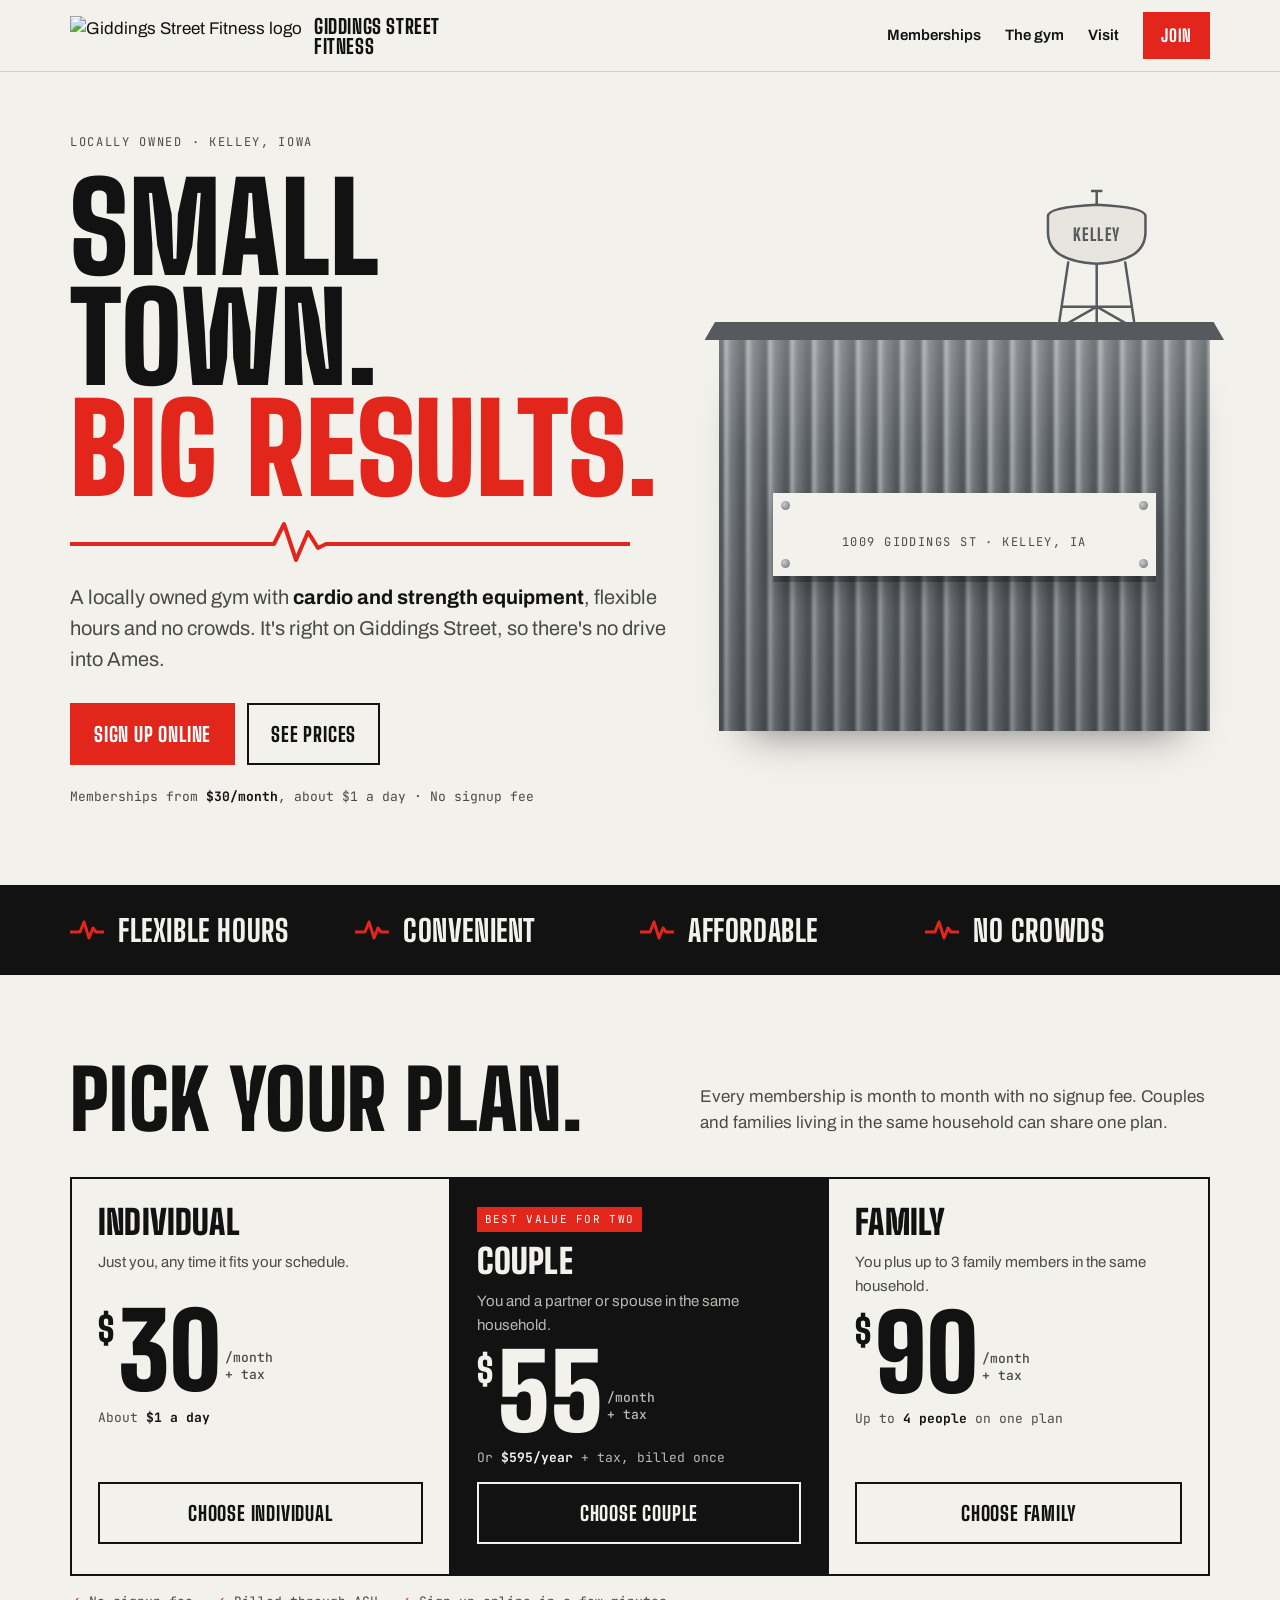
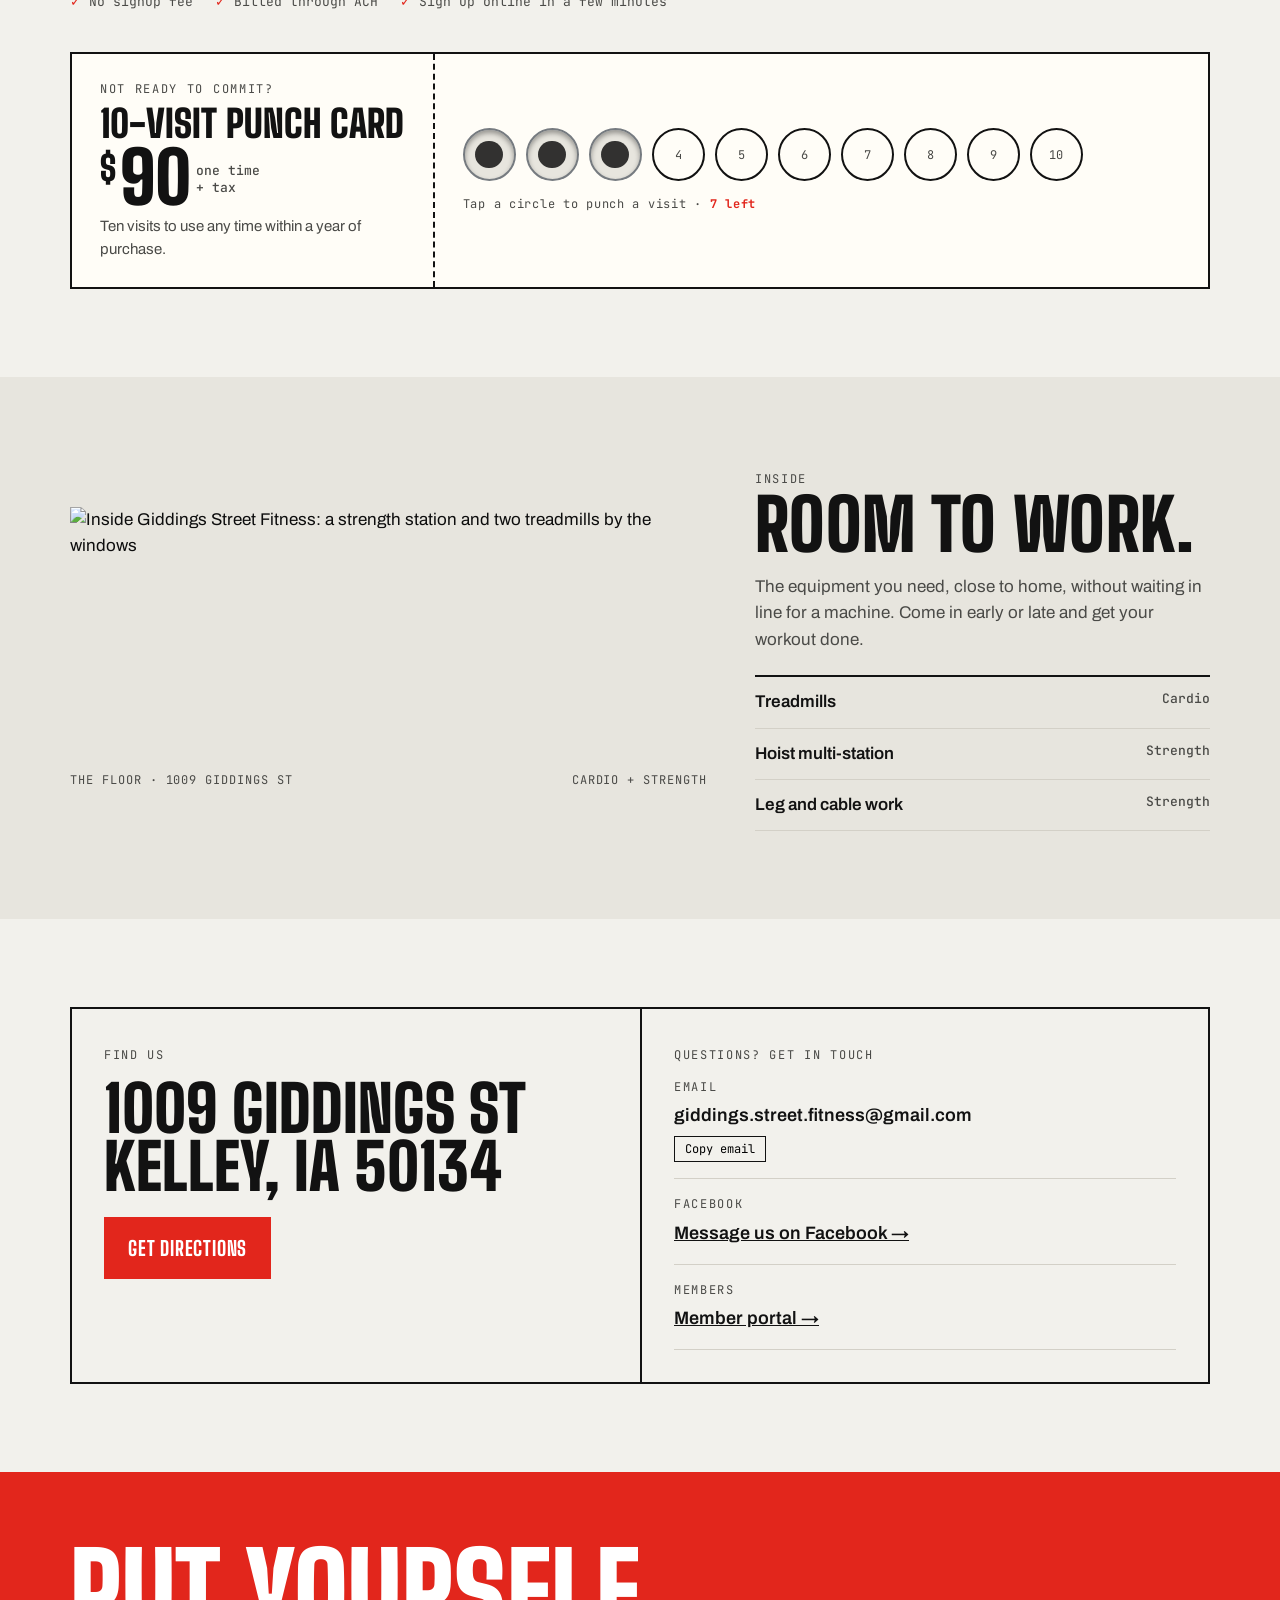
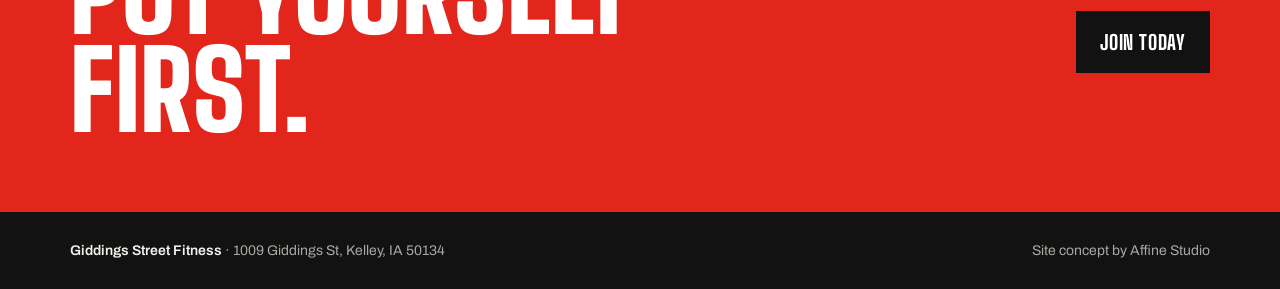
==== index.html @ 0c2b3fe2 "Add files via upload" ====
<!DOCTYPE html>
<html lang="en">
<head>
  <meta charset="utf-8">
  <meta name="viewport" content="width=device-width, initial-scale=1, viewport-fit=cover">
  <title>Giddings Street Fitness | Gym in Kelley, Iowa</title>
  <meta name="description" content="Locally owned gym in Kelley, Iowa with cardio and strength equipment, flexible hours and no crowds. Memberships from $30/month, no signup fee.">
  <meta property="og:title" content="Giddings Street Fitness">
  <meta property="og:description" content="Small town. Big results. Memberships from $30/month in Kelley, Iowa.">
  <meta property="og:image" content="images/gym-floor.jpg">
  <link rel="icon" type="image/png" href="images/logo.png">
  <link rel="preconnect" href="https://fonts.googleapis.com">
  <link rel="preconnect" href="https://fonts.gstatic.com" crossorigin>
  <link rel="stylesheet" href="https://fonts.googleapis.com/css2?family=Big+Shoulders+Display:wght@700;800;900&family=Archivo:wght@400;500;600;700&family=JetBrains+Mono:wght@500&display=swap">
  <link rel="stylesheet" href="styles.css">
</head>
<body>
<header class="top">
  <div class="wrap">
    <a class="brand" href="#top"><img src="images/logo.png" alt="Giddings Street Fitness logo"><b>Giddings Street<br>Fitness</b></a>
    <nav>
      <a class="l" href="#plans">Memberships</a>
      <a class="l" href="#inside">The gym</a>
      <a class="l" href="#visit">Visit</a>
      <a class="btn red" href="https://giddingsstreetfitness.gymmasteronline.com/portal/login" target="_blank" rel="noopener">Join</a>
    </nav>
  </div>
</header>

<main id="top">
  <div class="hero">
    <div class="wrap">
      <div class="hero-copy">
        <span class="label">Locally owned · Kelley, Iowa</span>
        <h1>Small town.<br><span class="r">Big results.</span></h1>
        <svg class="beat" viewBox="0 0 560 46" preserveAspectRatio="none" aria-hidden="true"><path d="M0 26 H190 L204 26 L214 6 L226 42 L238 14 L248 30 L256 26 H560"/></svg>
        <p class="lead">A locally owned gym with <strong>cardio and strength equipment</strong>, flexible hours and no crowds. It's right on Giddings Street, so there's no drive into Ames.</p>
        <div class="ctas">
          <a class="btn red" href="https://giddingsstreetfitness.gymmasteronline.com/portal/login" target="_blank" rel="noopener">Sign up online</a>
          <a class="btn ghost" href="#plans">See prices</a>
        </div>
        <p class="fromprice">Memberships from <b>$30/month</b>, about $1 a day · No signup fee</p>
      </div>

      <div class="building" aria-hidden="true">
        <svg class="tower" viewBox="0 0 130 150">
          <path d="M40 70 L28 150 M90 70 L102 150 M65 70 V150 M33 110 H97 M30 130 L65 110 L100 130"/>
          <path class="tank" d="M22 44 Q22 70 65 72 Q108 70 108 44 V30 Q108 22 65 20 Q22 22 22 30 Z"/>
          <path d="M65 20 V8 M60 8 H70"/>
          <text x="65" y="52" text-anchor="middle">KELLEY</text>
        </svg>
        <div class="wall">
          <div class="plate">
            <i class="bolt a"></i><i class="bolt b"></i><i class="bolt c"></i><i class="bolt d"></i>
            <img src="images/logo.png" alt="">
            <div class="addr">1009 GIDDINGS ST · KELLEY, IA</div>
          </div>
        </div>
      </div>
    </div>
  </div>

  <div class="strip">
    <div class="wrap">
      <ul>
        <li><svg viewBox="0 0 34 20"><path d="M0 12 H10 L14 2 L19 18 L23 8 L26 12 H34"/></svg>Flexible hours</li>
        <li><svg viewBox="0 0 34 20"><path d="M0 12 H10 L14 2 L19 18 L23 8 L26 12 H34"/></svg>Convenient</li>
        <li><svg viewBox="0 0 34 20"><path d="M0 12 H10 L14 2 L19 18 L23 8 L26 12 H34"/></svg>Affordable</li>
        <li><svg viewBox="0 0 34 20"><path d="M0 12 H10 L14 2 L19 18 L23 8 L26 12 H34"/></svg>No crowds</li>
      </ul>
    </div>
  </div>

  <section id="plans">
    <div class="wrap">
      <div class="sec-head">
        <h2>Pick your plan.</h2>
        <p>Every membership is month to month with no signup fee. Couples and families living in the same household can share one plan.</p>
      </div>

      <div class="plans">
        <article class="plan">
          <h3>Individual</h3>
          <div class="who">Just you, any time it fits your schedule.</div>
          <div class="price"><span class="d">$</span><span class="n">30</span><span class="per">/month<br>+ tax</span></div>
          <div class="alt">About <b>$1 a day</b></div>
          <a class="btn ghost" href="https://giddingsstreetfitness.gymmasteronline.com/portal/login" target="_blank" rel="noopener">Choose Individual</a>
        </article>
        <article class="plan pick">
          <span class="tag">Best value for two</span>
          <h3>Couple</h3>
          <div class="who">You and a partner or spouse in the same household.</div>
          <div class="price"><span class="d">$</span><span class="n">55</span><span class="per">/month<br>+ tax</span></div>
          <div class="alt">Or <b>$595/year</b> + tax, billed once</div>
          <a class="btn ghost" href="https://giddingsstreetfitness.gymmasteronline.com/portal/login" target="_blank" rel="noopener">Choose Couple</a>
        </article>
        <article class="plan">
          <h3>Family</h3>
          <div class="who">You plus up to 3 family members in the same household.</div>
          <div class="price"><span class="d">$</span><span class="n">90</span><span class="per">/month<br>+ tax</span></div>
          <div class="alt">Up to <b>4 people</b> on one plan</div>
          <a class="btn ghost" href="https://giddingsstreetfitness.gymmasteronline.com/portal/login" target="_blank" rel="noopener">Choose Family</a>
        </article>
      </div>
      <div class="fine"><span>No signup fee</span><span>Billed through ACH</span><span>Sign up online in a few minutes</span></div>

      <div class="punch" id="punch">
        <div class="stub">
          <span class="label">Not ready to commit?</span>
          <h3>10-Visit Punch Card</h3>
          <div class="price"><span class="d">$</span><span class="n">90</span><span class="per">one time<br>+ tax</span></div>
          <p>Ten visits to use any time within a year of purchase.</p>
        </div>
        <div class="holes">
          <div class="holes-grid" id="holes" aria-label="Punch card visits"></div>
          <div class="hint" id="hint">Tap a circle to punch a visit · <b>10 left</b></div>
        </div>
      </div>
    </div>
  </section>

  <section class="inside" id="inside">
    <div class="wrap grid">
      <figure class="photo" style="margin:0">
        <img src="images/gym-floor.jpg" alt="Inside Giddings Street Fitness: a strength station and two treadmills by the windows">
        <figcaption><span>THE FLOOR · 1009 GIDDINGS ST</span><span>CARDIO + STRENGTH</span></figcaption>
      </figure>
      <div class="inside-copy">
        <span class="label">Inside</span>
        <h2>Room to work.</h2>
        <p>The equipment you need, close to home, without waiting in line for a machine. Come in early or late and get your workout done.</p>
        <ul class="equip">
          <li>Treadmills <span>Cardio</span></li>
          <li>Hoist multi-station <span>Strength</span></li>
          <li>Leg and cable work <span>Strength</span></li>
        </ul>
      </div>
    </div>
  </section>

  <section class="visit" id="visit">
    <div class="wrap">
      <div class="grid">
        <div class="cell">
          <span class="label">Find us</span>
          <div class="addr-big">1009 Giddings St<br>Kelley, IA 50134</div>
          <a class="btn red" href="https://www.google.com/maps/search/?api=1&amp;query=1009+Giddings+Street+Kelley+IA+50134" target="_blank" rel="noopener">Get directions</a>
        </div>
        <div class="cell">
          <span class="label">Questions? Get in touch</span>
          <div class="contact-row">
            <span class="label">Email</span>
            <span class="v" id="email">giddings.street.fitness@gmail.com</span>
            <button class="copy" id="copyEmail" type="button">Copy email</button>
          </div>
          <div class="contact-row">
            <span class="label">Facebook</span>
            <a class="v" href="https://www.facebook.com/share/1KT72853Cd/" target="_blank" rel="noopener">Message us on Facebook →</a>
          </div>
          <div class="contact-row">
            <span class="label">Members</span>
            <a class="v" href="https://giddingsstreetfitness.gymmasteronline.com/portal/login" target="_blank" rel="noopener">Member portal →</a>
          </div>
        </div>
      </div>
    </div>
  </section>

  <div class="closer">
    <div class="wrap">
      <h2>Put yourself<br>first.</h2>
      <a class="btn" href="https://giddingsstreetfitness.gymmasteronline.com/portal/login" target="_blank" rel="noopener">Join today</a>
    </div>
  </div>
</main>

<footer>
  <div class="wrap">
    <span><b>Giddings Street Fitness</b> · 1009 Giddings St, Kelley, IA 50134</span>
    <span>Site concept by Affine Studio</span>
  </div>
</footer>

<div class="joinbar">
  <span><b>From $30/mo</b>No signup fee</span>
  <a class="btn red" href="https://giddingsstreetfitness.gymmasteronline.com/portal/login" target="_blank" rel="noopener">Sign up</a>
</div>

<script src="script.js"></script>
</body>
</html>
---- styles.css ----
html{-webkit-text-size-adjust:100%}
:root{padding-top:env(safe-area-inset-top,0px)}
/* Layout: a metal-building gym in a small Iowa town. Corrugated steel + a bolted sign plate up top, the logo's red heartbeat line as the one recurring accent, and a real punch card you can punch. */
:root{
  color-scheme: light;
  --paper:#f2f1ec;      /* the logo's off-white plate */
  --paper-2:#e7e5de;
  --ink:#121212;
  --ink-2:#4a4a47;
  --steel:#767b80;      /* galvanized siding */
  --steel-dk:#565a5e;
  --steel-lt:#a3a8ac;
  --red:#e2261c;        /* heartbeat red from the logo */
  --red-dk:#b81b13;
  --line:#d3d0c7;
  --f-display:"Big Shoulders Display","Arial Narrow",Impact,sans-serif;
  --f-body:"Archivo",system-ui,-apple-system,"Segoe UI",sans-serif;
  --f-mono:"JetBrains Mono",ui-monospace,Menlo,monospace;
}
*{box-sizing:border-box}
html{scroll-behavior:smooth}
body{margin:0;background:var(--paper);color:var(--ink);font-family:var(--f-body);font-size:17px;line-height:1.55;-webkit-font-smoothing:antialiased}
.wrap{max-width:1180px;margin:0 auto;padding-left:max(20px, env(safe-area-inset-left, 0px));padding-right:max(20px, env(safe-area-inset-right, 0px))}
h1,h2,h3{font-family:var(--f-display);font-weight:900;text-transform:uppercase;line-height:.9;letter-spacing:.005em;margin:0;text-wrap:balance}
.label{font-family:var(--f-mono);font-size:12px;letter-spacing:.14em;text-transform:uppercase;color:var(--ink-2)}
a{color:inherit}
.btn{display:inline-flex;align-items:center;gap:10px;font-family:var(--f-display);font-weight:800;font-size:20px;letter-spacing:.04em;text-transform:uppercase;text-decoration:none;padding:14px 22px 13px;border:2px solid var(--ink);transition:transform .12s, box-shadow .12s}
.btn:hover{transform:translate(-2px,-2px);box-shadow:4px 4px 0 var(--ink)}
.btn:focus-visible{outline:3px solid var(--red);outline-offset:3px}
.btn.red{background:var(--red);border-color:var(--red);color:#fff}
.btn.red:hover{box-shadow:4px 4px 0 var(--ink)}
.btn.ghost{background:transparent;color:var(--ink)}

/* ---------- top bar ---------- */
.top{border-bottom:1px solid var(--line);background:var(--paper)}
.top .wrap{display:flex;align-items:center;justify-content:space-between;gap:16px;padding-block:12px}
.brand{display:flex;align-items:center;gap:12px;text-decoration:none}
.brand img{height:40px;width:auto}
.brand b{font-family:var(--f-display);font-weight:800;font-size:20px;text-transform:uppercase;letter-spacing:.03em;line-height:1}
.top nav{display:flex;align-items:center;gap:24px}
.top nav a.l{font-weight:600;font-size:15px;text-decoration:none}
.top nav a.l:hover{color:var(--red)}
.top .btn{font-size:17px;padding:9px 16px 8px}

/* ---------- hero ---------- */
.hero .wrap{display:grid;grid-template-columns:1.1fr .9fr;gap:48px;align-items:center;padding-block:56px 64px}
.hero-copy{min-width:0}
.hero h1{font-size:clamp(64px,9.6vw,132px);margin-top:18px}
.hero h1 .r{color:var(--red)}
.beat{display:block;width:100%;max-width:560px;height:46px;margin:14px 0 18px}
.beat path{fill:none;stroke:var(--red);stroke-width:4;stroke-linejoin:round;stroke-linecap:round;stroke-dasharray:900;stroke-dashoffset:0;animation:draw 1.6s .2s ease-out both}
@keyframes draw{from{stroke-dashoffset:900}to{stroke-dashoffset:0}}
.hero p.lead{font-size:20px;max-width:30em;margin:0 0 28px;color:var(--ink-2)}
.hero p.lead strong{color:var(--ink)}
.ctas{display:flex;flex-wrap:wrap;gap:12px}
.fromprice{margin-top:22px;font-family:var(--f-mono);font-size:13px;color:var(--ink-2)}
.fromprice b{color:var(--ink)}

/* the building: corrugated steel wall with the sign bolted on */
.building{position:relative;min-width:0;padding-top:120px;isolation:isolate}
.wall{position:relative;aspect-ratio:5/4;max-width:100%;
  background:
    linear-gradient(180deg,rgba(255,255,255,.18),transparent 30%,rgba(0,0,0,.18)),
    repeating-linear-gradient(90deg,var(--steel-dk) 0 3px,var(--steel-lt) 7px,var(--steel) 12px,var(--steel-dk) 22px);
  box-shadow:0 30px 40px -30px rgba(0,0,0,.5);
  display:flex;align-items:center;justify-content:center}
.wall::before{content:"";position:absolute;left:-14px;right:-14px;top:-16px;height:18px;background:var(--steel-dk);clip-path:polygon(2% 0,98% 0,100% 100%,0 100%)}
.plate{position:relative;background:var(--paper);width:78%;padding:6% 7% 5%;box-shadow:0 6px 0 rgba(0,0,0,.25),0 14px 24px rgba(0,0,0,.25);text-align:center}
.plate img{width:100%;height:auto;display:block}
.plate .addr{font-family:var(--f-mono);font-size:clamp(10px,1.2vw,12px);letter-spacing:.12em;color:var(--ink-2);margin-top:10px}
.bolt{position:absolute;width:9px;height:9px;border-radius:50%;background:radial-gradient(circle at 35% 35%,#c9ccce,#6a6e72)}
.bolt.a{top:8px;left:8px}.bolt.b{top:8px;right:8px}.bolt.c{bottom:8px;left:8px}.bolt.d{bottom:8px;right:8px}
.tower{position:absolute;right:8%;top:-36px;width:30%;max-width:170px;height:auto;z-index:0}
.wall{z-index:1}
.tower *{stroke:var(--steel-dk);fill:none;stroke-width:2.2}
.tower .tank{fill:var(--paper-2)}
.tower text{fill:var(--steel-dk);stroke:none;font-family:var(--f-display);font-weight:800;font-size:15px;letter-spacing:.08em}

/* ---------- promise strip ---------- */
.strip{background:var(--ink);color:var(--paper)}
.strip ul{list-style:none;margin:0;padding:0;display:grid;grid-template-columns:repeat(4,1fr)}
.strip li{display:flex;align-items:center;gap:14px;padding:22px 0;font-family:var(--f-display);font-weight:800;font-size:clamp(22px,2.4vw,30px);text-transform:uppercase;letter-spacing:.02em;white-space:nowrap}
.strip li{min-width:0}
.strip li svg{flex:none;width:34px;height:20px}
.strip li svg path{fill:none;stroke:var(--red);stroke-width:3;stroke-linejoin:round}

/* ---------- sections ---------- */
section{padding-block:88px}
.sec-head{display:flex;flex-wrap:wrap;align-items:end;justify-content:space-between;gap:16px 40px;margin-bottom:40px}
.sec-head h2{font-size:clamp(46px,6.4vw,84px)}
.sec-head p{max-width:30em;margin:0;color:var(--ink-2)}

/* plans */
.plans{display:grid;grid-template-columns:repeat(3,1fr);gap:0;border:2px solid var(--ink)}
.plan{padding:28px 26px 30px;border-right:2px solid var(--ink);display:flex;flex-direction:column;gap:14px;min-width:0;background:var(--paper)}
.plan:last-child{border-right:0}
.plan h3{font-size:34px}
.plan .who{color:var(--ink-2);font-size:15px;min-height:3em}
.price{display:flex;align-items:flex-start;gap:4px;font-family:var(--f-display);font-weight:900;line-height:.8}
.price .d{font-size:34px;margin-top:6px}
.price .n{font-size:104px;font-variant-numeric:tabular-nums;letter-spacing:-.01em}
.price .per{align-self:flex-end;font-family:var(--f-mono);font-weight:500;font-size:13px;line-height:1.3;margin-bottom:10px;color:var(--ink-2)}
.plan .alt{font-family:var(--f-mono);font-size:13px;color:var(--ink-2)}
.plan .alt b{color:var(--ink)}
.plan.pick{background:var(--ink);color:var(--paper)}
.plan.pick .who,.plan.pick .per,.plan.pick .alt{color:#b9b8b2}
.plan.pick .alt b{color:var(--paper)}
.tag{align-self:flex-start;font-family:var(--f-mono);font-size:11px;letter-spacing:.12em;text-transform:uppercase;background:var(--red);color:#fff;padding:4px 8px}
.plan .btn{margin-top:auto;justify-content:center}
.plan.pick .btn.ghost{color:var(--paper);border-color:var(--paper)}
.plan.pick .btn.ghost:hover{box-shadow:4px 4px 0 var(--red)}
.fine{margin-top:16px;font-family:var(--f-mono);font-size:13px;color:var(--ink-2);display:flex;flex-wrap:wrap;gap:6px 22px}
.fine span::before{content:"✓ ";color:var(--red)}

/* punch card */
.punch{margin-top:40px;display:grid;grid-template-columns:auto 1fr;gap:0;background:#fffdf7;border:2px solid var(--ink);position:relative}
.punch .stub{padding:26px 28px;border-right:2px dashed var(--ink);display:flex;flex-direction:column;justify-content:center;gap:8px;min-width:0}
.punch .stub h3{font-size:38px}
.punch .stub .price .n{font-size:72px}
.punch .stub p{margin:0;font-size:15px;color:var(--ink-2);max-width:20em}
.punch .holes{padding:26px 28px;display:flex;flex-direction:column;justify-content:center;gap:14px;min-width:0}
.holes-grid{display:grid;grid-template-columns:repeat(10,1fr);gap:10px;max-width:620px}
.hole{aspect-ratio:1;max-width:100%;border-radius:50%;border:2px solid var(--ink);background:transparent;cursor:pointer;position:relative;font-family:var(--f-mono);font-size:12px;color:var(--ink-2);padding:0;display:grid;place-items:center;transition:transform .1s}
.hole:hover{transform:scale(1.06)}
.hole:focus-visible{outline:3px solid var(--red);outline-offset:2px}
.hole.punched{background:var(--paper-2);border-color:var(--steel);color:transparent;box-shadow:inset 0 3px 5px rgba(0,0,0,.35)}
.hole.punched::after{content:"";position:absolute;inset:22%;border-radius:50%;background:var(--ink);opacity:.85}
.punch .hint{font-family:var(--f-mono);font-size:12px;color:var(--ink-2);letter-spacing:.06em}
.punch .hint b{color:var(--red)}

/* inside */
.inside{background:var(--paper-2)}
.inside .grid{display:grid;grid-template-columns:1.4fr 1fr;gap:48px;align-items:center}
.photo{position:relative;min-width:0}
.photo img{display:block;width:100%;height:auto;aspect-ratio:3/1.2;object-fit:cover;max-width:100%;filter:contrast(1.05) saturate(.9)}
.photo figcaption{font-family:var(--f-mono);font-size:12px;letter-spacing:.08em;color:var(--ink-2);margin-top:10px;display:flex;justify-content:space-between;gap:12px;flex-wrap:wrap}
.inside-copy{min-width:0}
.inside-copy h2{font-size:clamp(44px,5.6vw,72px);margin-bottom:18px}
.inside-copy p{margin:0 0 22px;color:var(--ink-2)}
.equip{list-style:none;margin:0;padding:0;border-top:2px solid var(--ink)}
.equip li{display:flex;justify-content:space-between;gap:16px;padding:12px 0;border-bottom:1px solid var(--line);font-weight:600}
.equip li span{font-family:var(--f-mono);font-weight:500;font-size:13px;color:var(--ink-2)}

/* visit */
.visit .grid{display:grid;grid-template-columns:1fr 1fr;gap:0;border:2px solid var(--ink)}
.visit .cell{padding:32px;min-width:0}
.visit .cell+.cell{border-left:2px solid var(--ink)}
.addr-big{font-family:var(--f-display);font-weight:900;font-size:clamp(40px,5vw,64px);text-transform:uppercase;line-height:.92;margin:12px 0 20px}
.contact-row{display:flex;flex-direction:column;gap:6px;padding:16px 0;border-bottom:1px solid var(--line)}
.contact-row:first-of-type{padding-top:10px}
.contact-row .v{font-weight:600;font-size:18px;word-break:break-word}
.copy{font-family:var(--f-mono);font-size:12px;background:none;border:1px solid var(--ink);padding:4px 10px;cursor:pointer;align-self:flex-start}
.copy:focus-visible{outline:3px solid var(--red)}

/* closer */
.closer{background:var(--red);color:#fff;padding-block:72px}
.closer .wrap{display:flex;flex-wrap:wrap;align-items:center;justify-content:space-between;gap:28px}
.closer h2{font-size:clamp(54px,8.5vw,120px)}
.closer .btn{background:var(--ink);border-color:var(--ink);color:#fff}
.closer .btn:hover{box-shadow:4px 4px 0 #fff}

footer{background:var(--ink);color:#a9a8a2;font-size:14px}
footer .wrap{display:flex;flex-wrap:wrap;justify-content:space-between;gap:12px 24px;padding-block:28px calc(28px + env(safe-area-inset-bottom, 0px))}
footer b{color:var(--paper);font-weight:600}

/* phone join bar */
.joinbar{display:none}

@media (max-width:900px){
  .hero .wrap{grid-template-columns:1fr;gap:36px;padding-block:36px 48px}
  .building{max-width:520px}
  .strip ul{grid-template-columns:1fr 1fr}
  .plans{grid-template-columns:1fr}
  .plan{border-right:0;border-bottom:2px solid var(--ink)}
  .plan:last-child{border-bottom:0}
  .plan .who{min-height:0}
  .punch{grid-template-columns:1fr}
  .punch .stub{border-right:0;border-bottom:2px dashed var(--ink)}
  .holes-grid{grid-template-columns:repeat(5,1fr);max-width:320px}
  .inside .grid{grid-template-columns:1fr;gap:28px}
  .visit .grid{grid-template-columns:1fr}
  .visit .cell+.cell{border-left:0;border-top:2px solid var(--ink)}
  section{padding-block:64px}
  .top nav a.l{display:none}
}
@media (max-width:640px){
  body{padding-bottom:calc(76px + env(safe-area-inset-bottom, 0px))}
  .joinbar{display:flex;position:fixed;left:0;right:0;bottom:0;z-index:20;align-items:center;justify-content:space-between;gap:12px;
    background:var(--ink);color:var(--paper);
    padding:12px max(16px, env(safe-area-inset-right, 0px)) calc(12px + env(safe-area-inset-bottom, 0px)) max(16px, env(safe-area-inset-left, 0px))}
  .joinbar span{font-family:var(--f-mono);font-size:12px;line-height:1.35}
  .joinbar span b{font-family:var(--f-display);font-size:22px;display:block;letter-spacing:.02em}
  .joinbar .btn{font-size:17px;padding:10px 16px 9px}
  .visit .cell{padding:24px 20px}
  .plan{padding:24px 20px 26px}
  .punch .stub,.punch .holes{padding:22px 20px}
  .top .brand b{font-size:17px}
  .strip li{padding:14px 0;font-size:19px;gap:8px;white-space:normal}
  .strip li svg{width:24px}
}
@media (max-width:380px){ .strip ul{grid-template-columns:1fr} }
@media (prefers-reduced-motion:reduce){ .beat path{animation:none} .btn,.hole{transition:none} html{scroll-behavior:auto} }
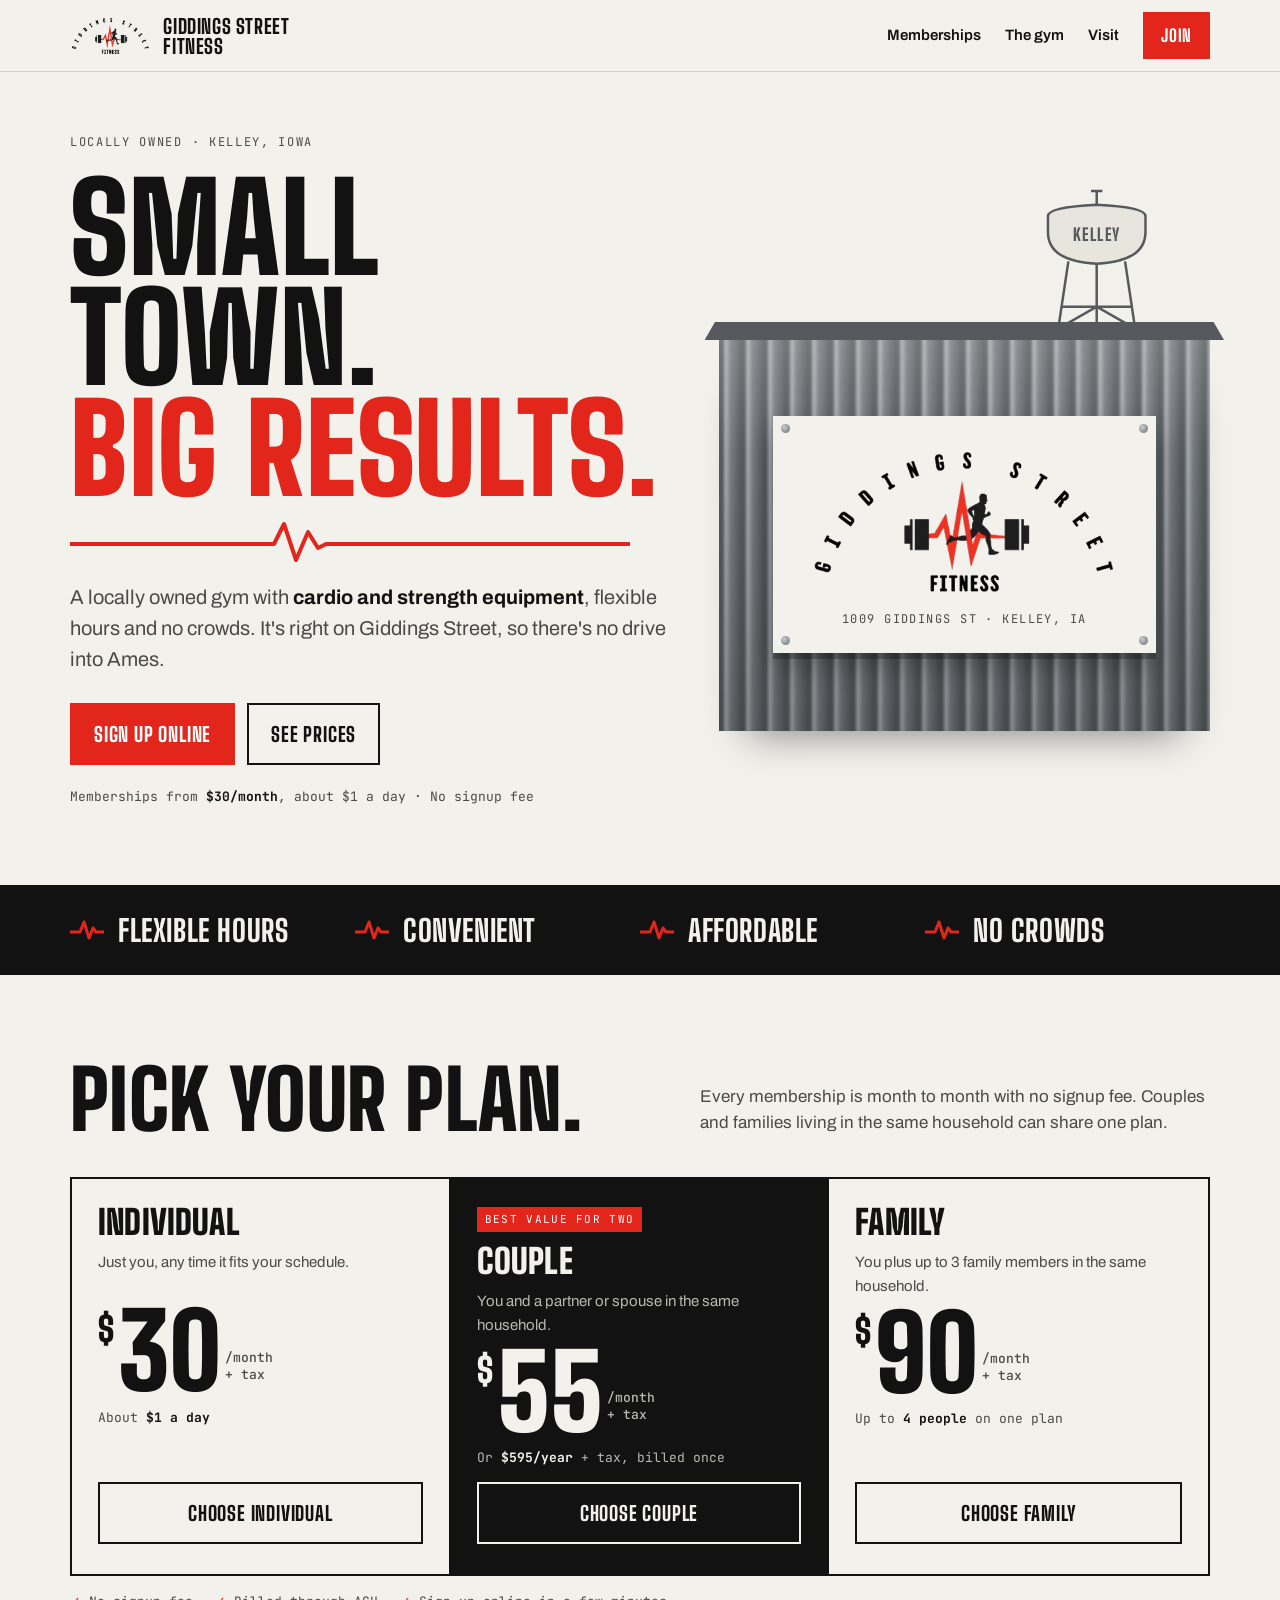
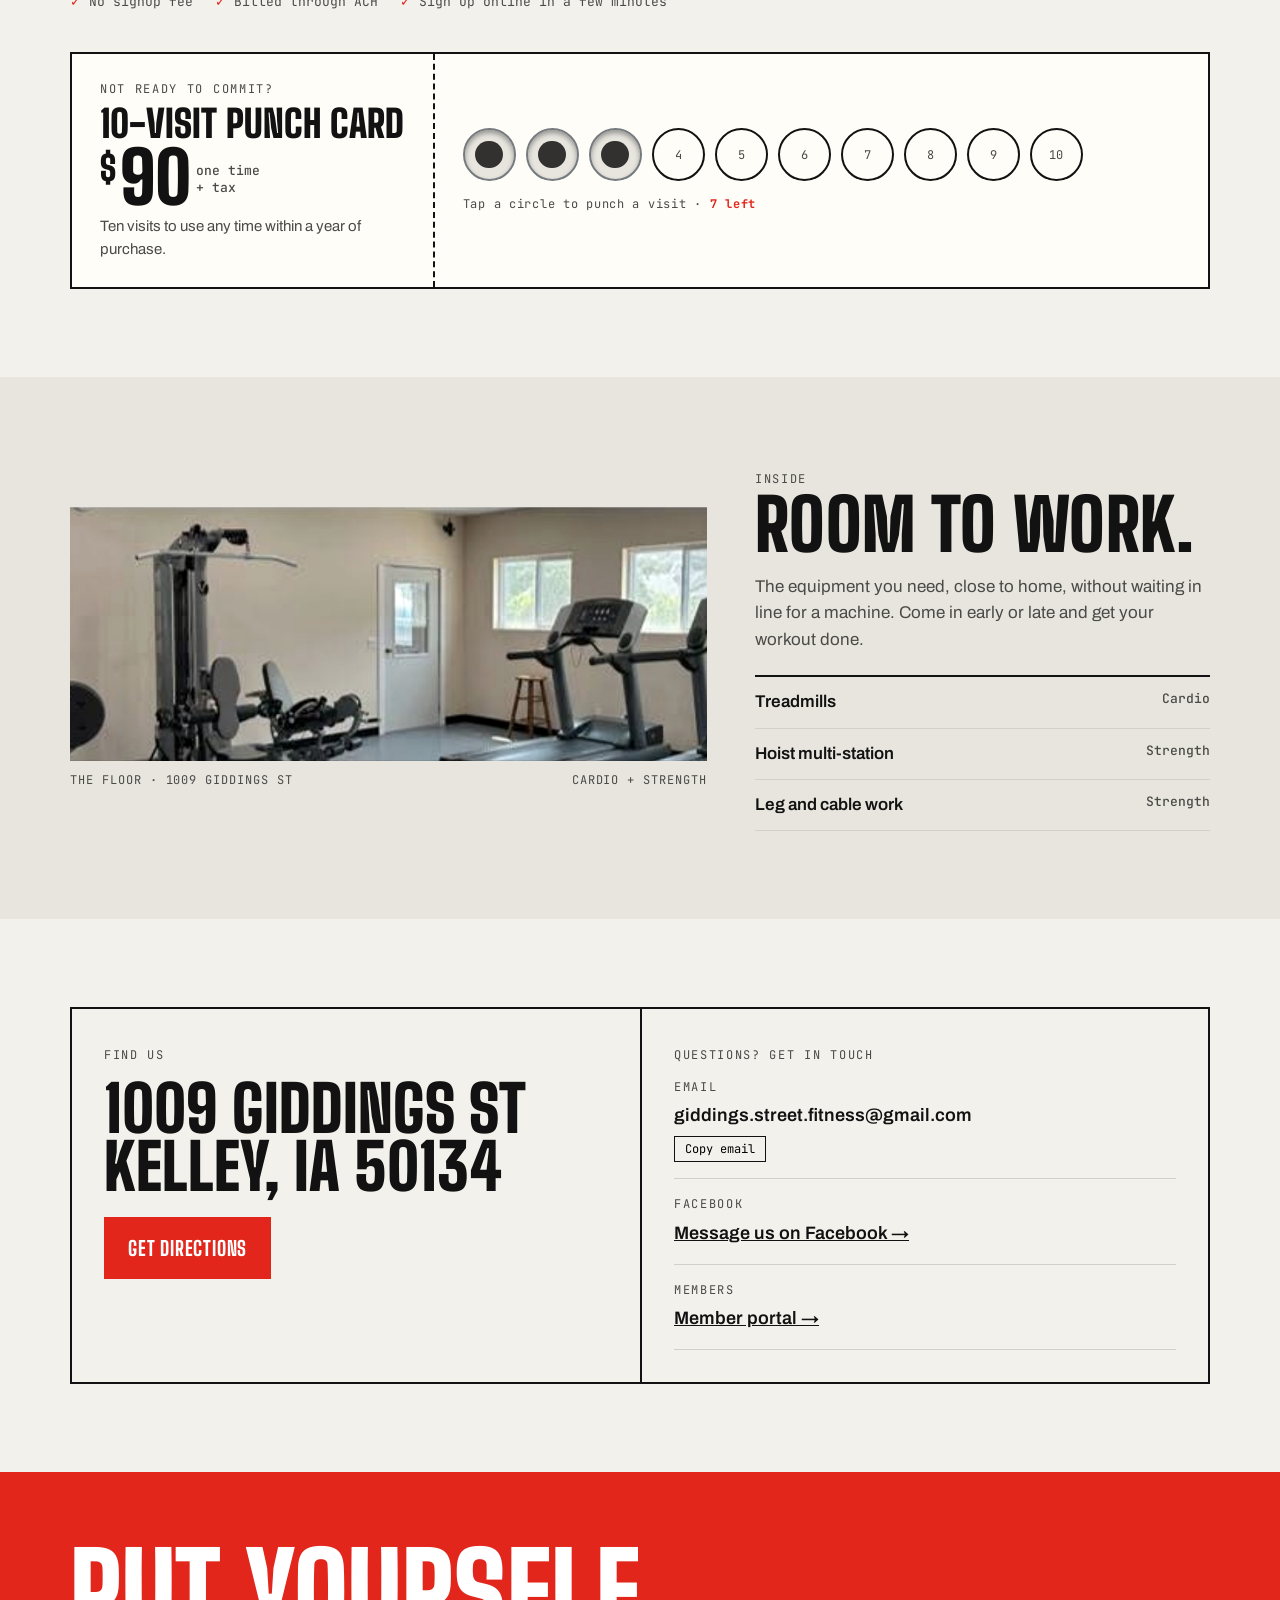
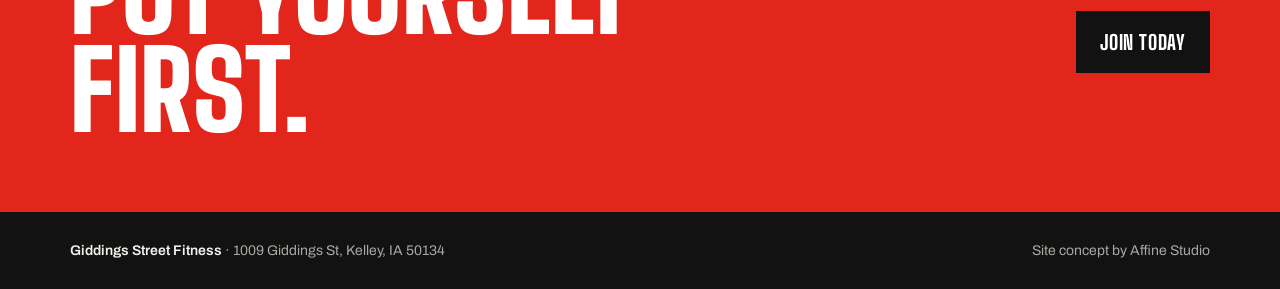
==== commit 3b7aab23: "Update stylesheet link path in index.html" ====
--- a/index.html
+++ b/index.html
@@ -12,7 +12,7 @@
   <link rel="preconnect" href="https://fonts.googleapis.com">
   <link rel="preconnect" href="https://fonts.gstatic.com" crossorigin>
   <link rel="stylesheet" href="https://fonts.googleapis.com/css2?family=Big+Shoulders+Display:wght@700;800;900&family=Archivo:wght@400;500;600;700&family=JetBrains+Mono:wght@500&display=swap">
-  <link rel="stylesheet" href="styles.css">
+  <link rel="stylesheet" href="css/styles.css">
 </head>
 <body>
 <header class="top">
--- a/css/styles.css
+++ b/css/styles.css
@@ -0,0 +1,202 @@
+html{-webkit-text-size-adjust:100%}
+:root{padding-top:env(safe-area-inset-top,0px)}
+/* Layout: a metal-building gym in a small Iowa town. Corrugated steel + a bolted sign plate up top, the logo's red heartbeat line as the one recurring accent, and a real punch card you can punch. */
+:root{
+  color-scheme: light;
+  --paper:#f2f1ec;      /* the logo's off-white plate */
+  --paper-2:#e7e5de;
+  --ink:#121212;
+  --ink-2:#4a4a47;
+  --steel:#767b80;      /* galvanized siding */
+  --steel-dk:#565a5e;
+  --steel-lt:#a3a8ac;
+  --red:#e2261c;        /* heartbeat red from the logo */
+  --red-dk:#b81b13;
+  --line:#d3d0c7;
+  --f-display:"Big Shoulders Display","Arial Narrow",Impact,sans-serif;
+  --f-body:"Archivo",system-ui,-apple-system,"Segoe UI",sans-serif;
+  --f-mono:"JetBrains Mono",ui-monospace,Menlo,monospace;
+}
+*{box-sizing:border-box}
+html{scroll-behavior:smooth}
+body{margin:0;background:var(--paper);color:var(--ink);font-family:var(--f-body);font-size:17px;line-height:1.55;-webkit-font-smoothing:antialiased}
+.wrap{max-width:1180px;margin:0 auto;padding-left:max(20px, env(safe-area-inset-left, 0px));padding-right:max(20px, env(safe-area-inset-right, 0px))}
+h1,h2,h3{font-family:var(--f-display);font-weight:900;text-transform:uppercase;line-height:.9;letter-spacing:.005em;margin:0;text-wrap:balance}
+.label{font-family:var(--f-mono);font-size:12px;letter-spacing:.14em;text-transform:uppercase;color:var(--ink-2)}
+a{color:inherit}
+.btn{display:inline-flex;align-items:center;gap:10px;font-family:var(--f-display);font-weight:800;font-size:20px;letter-spacing:.04em;text-transform:uppercase;text-decoration:none;padding:14px 22px 13px;border:2px solid var(--ink);transition:transform .12s, box-shadow .12s}
+.btn:hover{transform:translate(-2px,-2px);box-shadow:4px 4px 0 var(--ink)}
+.btn:focus-visible{outline:3px solid var(--red);outline-offset:3px}
+.btn.red{background:var(--red);border-color:var(--red);color:#fff}
+.btn.red:hover{box-shadow:4px 4px 0 var(--ink)}
+.btn.ghost{background:transparent;color:var(--ink)}
+
+/* ---------- top bar ---------- */
+.top{border-bottom:1px solid var(--line);background:var(--paper)}
+.top .wrap{display:flex;align-items:center;justify-content:space-between;gap:16px;padding-block:12px}
+.brand{display:flex;align-items:center;gap:12px;text-decoration:none}
+.brand img{height:40px;width:auto}
+.brand b{font-family:var(--f-display);font-weight:800;font-size:20px;text-transform:uppercase;letter-spacing:.03em;line-height:1}
+.top nav{display:flex;align-items:center;gap:24px}
+.top nav a.l{font-weight:600;font-size:15px;text-decoration:none}
+.top nav a.l:hover{color:var(--red)}
+.top .btn{font-size:17px;padding:9px 16px 8px}
+
+/* ---------- hero ---------- */
+.hero .wrap{display:grid;grid-template-columns:1.1fr .9fr;gap:48px;align-items:center;padding-block:56px 64px}
+.hero-copy{min-width:0}
+.hero h1{font-size:clamp(64px,9.6vw,132px);margin-top:18px}
+.hero h1 .r{color:var(--red)}
+.beat{display:block;width:100%;max-width:560px;height:46px;margin:14px 0 18px}
+.beat path{fill:none;stroke:var(--red);stroke-width:4;stroke-linejoin:round;stroke-linecap:round;stroke-dasharray:900;stroke-dashoffset:0;animation:draw 1.6s .2s ease-out both}
+@keyframes draw{from{stroke-dashoffset:900}to{stroke-dashoffset:0}}
+.hero p.lead{font-size:20px;max-width:30em;margin:0 0 28px;color:var(--ink-2)}
+.hero p.lead strong{color:var(--ink)}
+.ctas{display:flex;flex-wrap:wrap;gap:12px}
+.fromprice{margin-top:22px;font-family:var(--f-mono);font-size:13px;color:var(--ink-2)}
+.fromprice b{color:var(--ink)}
+
+/* the building: corrugated steel wall with the sign bolted on */
+.building{position:relative;min-width:0;padding-top:120px;isolation:isolate}
+.wall{position:relative;aspect-ratio:5/4;max-width:100%;
+  background:
+    linear-gradient(180deg,rgba(255,255,255,.18),transparent 30%,rgba(0,0,0,.18)),
+    repeating-linear-gradient(90deg,var(--steel-dk) 0 3px,var(--steel-lt) 7px,var(--steel) 12px,var(--steel-dk) 22px);
+  box-shadow:0 30px 40px -30px rgba(0,0,0,.5);
+  display:flex;align-items:center;justify-content:center}
+.wall::before{content:"";position:absolute;left:-14px;right:-14px;top:-16px;height:18px;background:var(--steel-dk);clip-path:polygon(2% 0,98% 0,100% 100%,0 100%)}
+.plate{position:relative;background:var(--paper);width:78%;padding:6% 7% 5%;box-shadow:0 6px 0 rgba(0,0,0,.25),0 14px 24px rgba(0,0,0,.25);text-align:center}
+.plate img{width:100%;height:auto;display:block}
+.plate .addr{font-family:var(--f-mono);font-size:clamp(10px,1.2vw,12px);letter-spacing:.12em;color:var(--ink-2);margin-top:10px}
+.bolt{position:absolute;width:9px;height:9px;border-radius:50%;background:radial-gradient(circle at 35% 35%,#c9ccce,#6a6e72)}
+.bolt.a{top:8px;left:8px}.bolt.b{top:8px;right:8px}.bolt.c{bottom:8px;left:8px}.bolt.d{bottom:8px;right:8px}
+.tower{position:absolute;right:8%;top:-36px;width:30%;max-width:170px;height:auto;z-index:0}
+.wall{z-index:1}
+.tower *{stroke:var(--steel-dk);fill:none;stroke-width:2.2}
+.tower .tank{fill:var(--paper-2)}
+.tower text{fill:var(--steel-dk);stroke:none;font-family:var(--f-display);font-weight:800;font-size:15px;letter-spacing:.08em}
+
+/* ---------- promise strip ---------- */
+.strip{background:var(--ink);color:var(--paper)}
+.strip ul{list-style:none;margin:0;padding:0;display:grid;grid-template-columns:repeat(4,1fr)}
+.strip li{display:flex;align-items:center;gap:14px;padding:22px 0;font-family:var(--f-display);font-weight:800;font-size:clamp(22px,2.4vw,30px);text-transform:uppercase;letter-spacing:.02em;white-space:nowrap}
+.strip li{min-width:0}
+.strip li svg{flex:none;width:34px;height:20px}
+.strip li svg path{fill:none;stroke:var(--red);stroke-width:3;stroke-linejoin:round}
+
+/* ---------- sections ---------- */
+section{padding-block:88px}
+.sec-head{display:flex;flex-wrap:wrap;align-items:end;justify-content:space-between;gap:16px 40px;margin-bottom:40px}
+.sec-head h2{font-size:clamp(46px,6.4vw,84px)}
+.sec-head p{max-width:30em;margin:0;color:var(--ink-2)}
+
+/* plans */
+.plans{display:grid;grid-template-columns:repeat(3,1fr);gap:0;border:2px solid var(--ink)}
+.plan{padding:28px 26px 30px;border-right:2px solid var(--ink);display:flex;flex-direction:column;gap:14px;min-width:0;background:var(--paper)}
+.plan:last-child{border-right:0}
+.plan h3{font-size:34px}
+.plan .who{color:var(--ink-2);font-size:15px;min-height:3em}
+.price{display:flex;align-items:flex-start;gap:4px;font-family:var(--f-display);font-weight:900;line-height:.8}
+.price .d{font-size:34px;margin-top:6px}
+.price .n{font-size:104px;font-variant-numeric:tabular-nums;letter-spacing:-.01em}
+.price .per{align-self:flex-end;font-family:var(--f-mono);font-weight:500;font-size:13px;line-height:1.3;margin-bottom:10px;color:var(--ink-2)}
+.plan .alt{font-family:var(--f-mono);font-size:13px;color:var(--ink-2)}
+.plan .alt b{color:var(--ink)}
+.plan.pick{background:var(--ink);color:var(--paper)}
+.plan.pick .who,.plan.pick .per,.plan.pick .alt{color:#b9b8b2}
+.plan.pick .alt b{color:var(--paper)}
+.tag{align-self:flex-start;font-family:var(--f-mono);font-size:11px;letter-spacing:.12em;text-transform:uppercase;background:var(--red);color:#fff;padding:4px 8px}
+.plan .btn{margin-top:auto;justify-content:center}
+.plan.pick .btn.ghost{color:var(--paper);border-color:var(--paper)}
+.plan.pick .btn.ghost:hover{box-shadow:4px 4px 0 var(--red)}
+.fine{margin-top:16px;font-family:var(--f-mono);font-size:13px;color:var(--ink-2);display:flex;flex-wrap:wrap;gap:6px 22px}
+.fine span::before{content:"✓ ";color:var(--red)}
+
+/* punch card */
+.punch{margin-top:40px;display:grid;grid-template-columns:auto 1fr;gap:0;background:#fffdf7;border:2px solid var(--ink);position:relative}
+.punch .stub{padding:26px 28px;border-right:2px dashed var(--ink);display:flex;flex-direction:column;justify-content:center;gap:8px;min-width:0}
+.punch .stub h3{font-size:38px}
+.punch .stub .price .n{font-size:72px}
+.punch .stub p{margin:0;font-size:15px;color:var(--ink-2);max-width:20em}
+.punch .holes{padding:26px 28px;display:flex;flex-direction:column;justify-content:center;gap:14px;min-width:0}
+.holes-grid{display:grid;grid-template-columns:repeat(10,1fr);gap:10px;max-width:620px}
+.hole{aspect-ratio:1;max-width:100%;border-radius:50%;border:2px solid var(--ink);background:transparent;cursor:pointer;position:relative;font-family:var(--f-mono);font-size:12px;color:var(--ink-2);padding:0;display:grid;place-items:center;transition:transform .1s}
+.hole:hover{transform:scale(1.06)}
+.hole:focus-visible{outline:3px solid var(--red);outline-offset:2px}
+.hole.punched{background:var(--paper-2);border-color:var(--steel);color:transparent;box-shadow:inset 0 3px 5px rgba(0,0,0,.35)}
+.hole.punched::after{content:"";position:absolute;inset:22%;border-radius:50%;background:var(--ink);opacity:.85}
+.punch .hint{font-family:var(--f-mono);font-size:12px;color:var(--ink-2);letter-spacing:.06em}
+.punch .hint b{color:var(--red)}
+
+/* inside */
+.inside{background:var(--paper-2)}
+.inside .grid{display:grid;grid-template-columns:1.4fr 1fr;gap:48px;align-items:center}
+.photo{position:relative;min-width:0}
+.photo img{display:block;width:100%;height:auto;aspect-ratio:3/1.2;object-fit:cover;max-width:100%;filter:contrast(1.05) saturate(.9)}
+.photo figcaption{font-family:var(--f-mono);font-size:12px;letter-spacing:.08em;color:var(--ink-2);margin-top:10px;display:flex;justify-content:space-between;gap:12px;flex-wrap:wrap}
+.inside-copy{min-width:0}
+.inside-copy h2{font-size:clamp(44px,5.6vw,72px);margin-bottom:18px}
+.inside-copy p{margin:0 0 22px;color:var(--ink-2)}
+.equip{list-style:none;margin:0;padding:0;border-top:2px solid var(--ink)}
+.equip li{display:flex;justify-content:space-between;gap:16px;padding:12px 0;border-bottom:1px solid var(--line);font-weight:600}
+.equip li span{font-family:var(--f-mono);font-weight:500;font-size:13px;color:var(--ink-2)}
+
+/* visit */
+.visit .grid{display:grid;grid-template-columns:1fr 1fr;gap:0;border:2px solid var(--ink)}
+.visit .cell{padding:32px;min-width:0}
+.visit .cell+.cell{border-left:2px solid var(--ink)}
+.addr-big{font-family:var(--f-display);font-weight:900;font-size:clamp(40px,5vw,64px);text-transform:uppercase;line-height:.92;margin:12px 0 20px}
+.contact-row{display:flex;flex-direction:column;gap:6px;padding:16px 0;border-bottom:1px solid var(--line)}
+.contact-row:first-of-type{padding-top:10px}
+.contact-row .v{font-weight:600;font-size:18px;word-break:break-word}
+.copy{font-family:var(--f-mono);font-size:12px;background:none;border:1px solid var(--ink);padding:4px 10px;cursor:pointer;align-self:flex-start}
+.copy:focus-visible{outline:3px solid var(--red)}
+
+/* closer */
+.closer{background:var(--red);color:#fff;padding-block:72px}
+.closer .wrap{display:flex;flex-wrap:wrap;align-items:center;justify-content:space-between;gap:28px}
+.closer h2{font-size:clamp(54px,8.5vw,120px)}
+.closer .btn{background:var(--ink);border-color:var(--ink);color:#fff}
+.closer .btn:hover{box-shadow:4px 4px 0 #fff}
+
+footer{background:var(--ink);color:#a9a8a2;font-size:14px}
+footer .wrap{display:flex;flex-wrap:wrap;justify-content:space-between;gap:12px 24px;padding-block:28px calc(28px + env(safe-area-inset-bottom, 0px))}
+footer b{color:var(--paper);font-weight:600}
+
+/* phone join bar */
+.joinbar{display:none}
+
+@media (max-width:900px){
+  .hero .wrap{grid-template-columns:1fr;gap:36px;padding-block:36px 48px}
+  .building{max-width:520px}
+  .strip ul{grid-template-columns:1fr 1fr}
+  .plans{grid-template-columns:1fr}
+  .plan{border-right:0;border-bottom:2px solid var(--ink)}
+  .plan:last-child{border-bottom:0}
+  .plan .who{min-height:0}
+  .punch{grid-template-columns:1fr}
+  .punch .stub{border-right:0;border-bottom:2px dashed var(--ink)}
+  .holes-grid{grid-template-columns:repeat(5,1fr);max-width:320px}
+  .inside .grid{grid-template-columns:1fr;gap:28px}
+  .visit .grid{grid-template-columns:1fr}
+  .visit .cell+.cell{border-left:0;border-top:2px solid var(--ink)}
+  section{padding-block:64px}
+  .top nav a.l{display:none}
+}
+@media (max-width:640px){
+  body{padding-bottom:calc(76px + env(safe-area-inset-bottom, 0px))}
+  .joinbar{display:flex;position:fixed;left:0;right:0;bottom:0;z-index:20;align-items:center;justify-content:space-between;gap:12px;
+    background:var(--ink);color:var(--paper);
+    padding:12px max(16px, env(safe-area-inset-right, 0px)) calc(12px + env(safe-area-inset-bottom, 0px)) max(16px, env(safe-area-inset-left, 0px))}
+  .joinbar span{font-family:var(--f-mono);font-size:12px;line-height:1.35}
+  .joinbar span b{font-family:var(--f-display);font-size:22px;display:block;letter-spacing:.02em}
+  .joinbar .btn{font-size:17px;padding:10px 16px 9px}
+  .visit .cell{padding:24px 20px}
+  .plan{padding:24px 20px 26px}
+  .punch .stub,.punch .holes{padding:22px 20px}
+  .top .brand b{font-size:17px}
+  .strip li{padding:14px 0;font-size:19px;gap:8px;white-space:normal}
+  .strip li svg{width:24px}
+}
+@media (max-width:380px){ .strip ul{grid-template-columns:1fr} }
+@media (prefers-reduced-motion:reduce){ .beat path{animation:none} .btn,.hole{transition:none} html{scroll-behavior:auto} }
